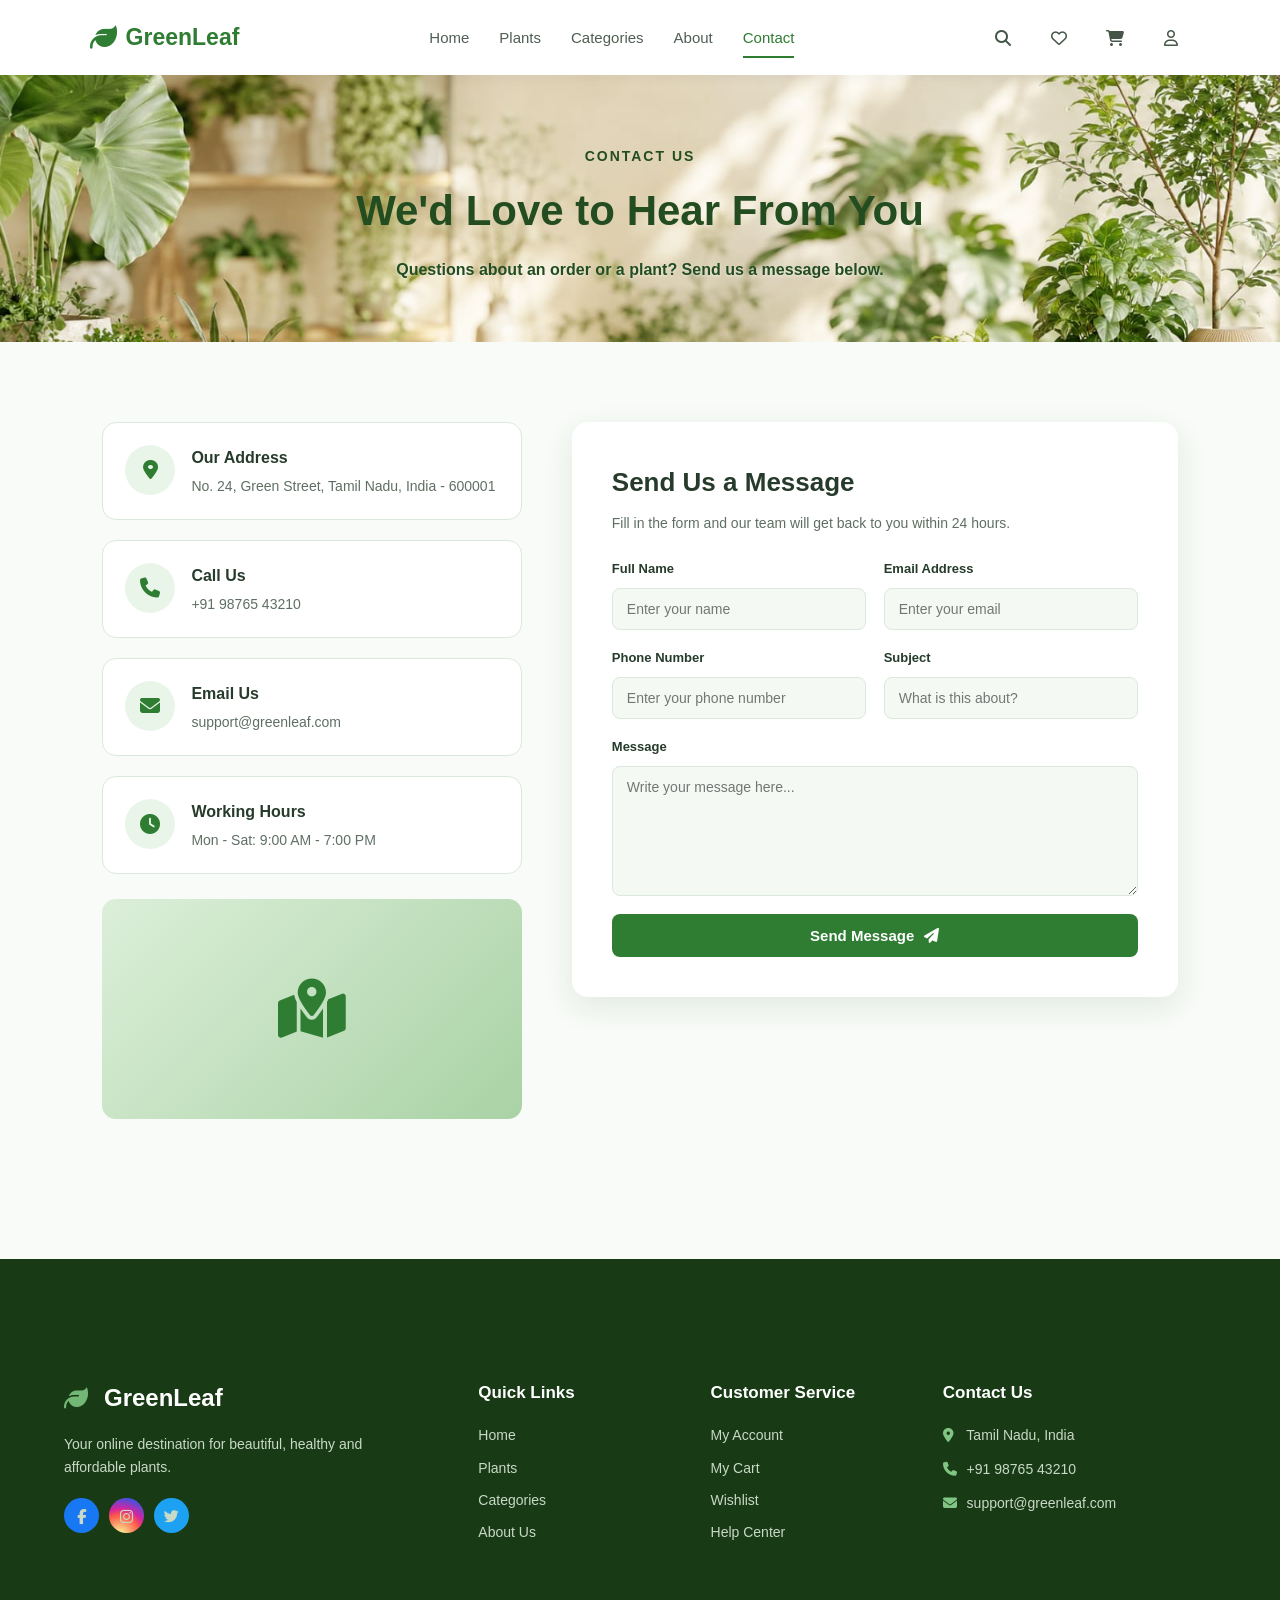
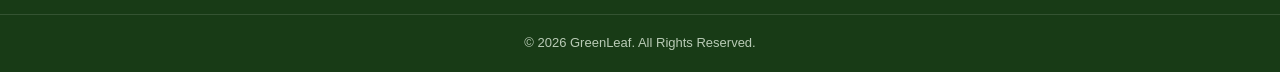
==== pages/contact.html @ 19048329 "updated all" ====
<!DOCTYPE html>
<html lang="en">

<head>

    <meta charset="UTF-8">

    <meta name="viewport" content="width=device-width, initial-scale=1.0">

    <title>Contact Us | GreenLeaf</title>

    <meta name="description"
        content="Get in touch with GreenLeaf for orders, plant care help or any questions.">

    <!-- CSS -->
    <link rel="stylesheet" href="../css/style.css?v=2">

    <!-- Font Awesome -->
    <link rel="stylesheet"
        href="https://cdnjs.cloudflare.com/ajax/libs/font-awesome/6.5.2/css/all.min.css">

</head>


<body>


    <!-- ================= HEADER ================= -->

    <header class="header">

        <div class="logo">

            <i class="fa-solid fa-leaf"></i>

            <span>
                GreenLeaf
            </span>

        </div>


        <nav class="navbar">

            <a href="../index.html">
                Home
            </a>

            <a href="plants.html">
                Plants
            </a>

            <a href="categories.html">
                Categories
            </a>

            <a href="about.html">
                About
            </a>

            <a href="contact.html" class="active">
                Contact
            </a>

        </nav>


        <div class="header-icons">


            <!-- Search -->

            <a href="products.html" title="Search">

                <i class="fa-solid fa-magnifying-glass"></i>

            </a>


            <a href="wishlist.html" class="nav-icon">
    <i class="fa-regular fa-heart"></i>
    <span class="wishlist-count"></span>
</a>


            <!-- Cart -->

            <a href="cart.html" title="Cart">

                <i class="fa-solid fa-cart-shopping"></i>

                <span class="cart-count"></span>

            </a>


            <!-- Login -->

            <a href="login.html" title="Login">

                <i class="fa-regular fa-user"></i>

            </a>

        </div>

    </header>



    <!-- ================= PAGE HEADER ================= -->

    <section class="page-header">

        <div class="section-heading">

            <p>
                CONTACT US
            </p>

            <h2>
                We'd Love to Hear From You
            </h2>

            <span>
                Questions about an order or a plant? Send us a message below.
            </span>

        </div>

    </section>



    <!-- ================= CONTACT ================= -->

    <section class="contact-section">


        <!-- Contact Info -->

        <div class="contact-info-column">


            <div class="contact-info-list">


                <div class="contact-info-card">

                    <div class="feature-icon">
                        <i class="fa-solid fa-location-dot"></i>
                    </div>

                    <div>
                        <h3>
                            Our Address
                        </h3>

                        <p>
                            No. 24, Green Street, Tamil Nadu, India - 600001
                        </p>
                    </div>

                </div>


                <div class="contact-info-card">

                    <div class="feature-icon">
                        <i class="fa-solid fa-phone"></i>
                    </div>

                    <div>
                        <h3>
                            Call Us
                        </h3>

                        <p>
                            +91 98765 43210
                        </p>
                    </div>

                </div>


                <div class="contact-info-card">

                    <div class="feature-icon">
                        <i class="fa-solid fa-envelope"></i>
                    </div>

                    <div>
                        <h3>
                            Email Us
                        </h3>

                        <p>
                            support@greenleaf.com
                        </p>
                    </div>

                </div>


                <div class="contact-info-card">

                    <div class="feature-icon">
                        <i class="fa-solid fa-clock"></i>
                    </div>

                    <div>
                        <h3>
                            Working Hours
                        </h3>

                        <p>
                            Mon - Sat: 9:00 AM - 7:00 PM
                        </p>
                    </div>

                </div>


            </div>


            <div class="contact-map">

                <i class="fa-solid fa-map-location-dot"></i>

            </div>


        </div>



        <!-- Contact Form -->

        <div class="contact-form-box">

            <h2>
                Send Us a Message
            </h2>

            <p>
                Fill in the form and our team will get back to you within 24 hours.
            </p>


            <form>


                <div class="form-row">

                    <div class="form-group">

                        <label for="name">
                            Full Name
                        </label>

                        <input type="text" id="name" placeholder="Enter your name" required>

                    </div>


                    <div class="form-group">

                        <label for="email">
                            Email Address
                        </label>

                        <input type="email" id="email" placeholder="Enter your email" required>

                    </div>

                </div>


                <div class="form-row">

                    <div class="form-group">

                        <label for="phone">
                            Phone Number
                        </label>

                        <input type="tel" id="phone" placeholder="Enter your phone number">

                    </div>


                    <div class="form-group">

                        <label for="subject">
                            Subject
                        </label>

                        <input type="text" id="subject" placeholder="What is this about?">

                    </div>

                </div>


                <div class="form-group">

                    <label for="message">
                        Message
                    </label>

                    <textarea id="message" placeholder="Write your message here..." required></textarea>

                </div>


                <button type="submit" class="btn primary-btn">

                    Send Message

                    <i class="fa-solid fa-paper-plane"></i>

                </button>


            </form>

        </div>


    </section>



    <!-- ================= FOOTER ================= -->

    <footer class="footer">


        <div class="footer-container">


            <!-- Footer About -->

            <div class="footer-column">


                <div class="footer-logo">

                    <i class="fa-solid fa-leaf"></i>

                    GreenLeaf

                </div>


                <p>

                    Your online destination for beautiful,

                    healthy and affordable plants.

                </p>


              <div class="social-icons">


                    <a href="#" class="facebook" title="Facebook">

                        <i class="fa-brands fa-facebook-f"></i>

                    </a>


                    <a href="#" class="instagram" title="Instagram">

                        <i class="fa-brands fa-instagram"></i>

                    </a>


                    <a href="#" class="twitter" title="Twitter">

                        <i class="fa-brands fa-twitter"></i>

                    </a>


                </div>


            </div>



            <!-- Quick Links -->

            <div class="footer-column">


                <h3>
                    Quick Links
                </h3>


                <a href="../index.html">
                    Home
                </a>


                <a href="products.html">
                    Plants
                </a>


                <a href="categories.html">
                    Categories
                </a>


                <a href="about.html">
                    About Us
                </a>


            </div>



            <!-- Customer Service -->

            <div class="footer-column">


                <h3>
                    Customer Service
                </h3>


                <a href="login.html">
                    My Account
                </a>


                <a href="cart.html">
                    My Cart
                </a>


                <a href="#">
                    Wishlist
                </a>


                <a href="contact.html">
                    Help Center
                </a>


            </div>



            <!-- Contact -->

            <div class="footer-column">


                <h3>
                    Contact Us
                </h3>


                <p>

                    <i class="fa-solid fa-location-dot"></i>

                    Tamil Nadu, India

                </p>


                <p>

                    <i class="fa-solid fa-phone"></i>

                    +91 98765 43210

                </p>


                <p>

                    <i class="fa-solid fa-envelope"></i>

                    support@greenleaf.com

                </p>


            </div>


        </div>



        <div class="footer-bottom">

            <p>

                © 2026 GreenLeaf. All Rights Reserved.

            </p>

        </div>


    </footer>



    <!-- JavaScript -->

    <script src="../js/script.js?v=2"></script>


</body>

</html>
---- css/style.css ----
/* =========================================================
   GREENLEAF PLANT SHOP
   Main Stylesheet
   ========================================================= */


/* =======================
   1. RESET
   ======================= */

* {
    margin: 0;
    padding: 0;
    box-sizing: border-box;
}

html {
    scroll-behavior: smooth;
}

body {
    font-family: Arial, Helvetica, sans-serif;
    background-color: #f8fbf7;
    color: #263b2b;
    line-height: 1.6;
}

a {
    text-decoration: none;
    color: inherit;
}

button,
input {
    font-family: inherit;
}


/* =======================
   2. COMMON
   ======================= */

:root {
    --primary: #2f7d32;
    --primary-dark: #215c25;
    --light-green: #e9f5e8;
    --very-light-green: #f4faf3;
    --dark: #263b2b;
    --text: #5f6f63;
    --white: #ffffff;
    --border: #dce8dc;
    --shadow: 0 10px 30px rgba(40, 80, 45, 0.10);
}

section {
    width: 100%;
}

.btn {
    display: inline-flex;
    align-items: center;
    justify-content: center;
    gap: 10px;

    padding: 13px 24px;

    border-radius: 8px;

    font-size: 15px;
    font-weight: 600;

    transition: 0.3s ease;
}

.primary-btn {
    background-color: var(--primary);
    color: var(--white);
}

.primary-btn:hover {
    background-color: var(--primary-dark);
    transform: translateY(-2px);
}

.secondary-btn {
    background-color: var(--white);
    color: var(--primary);
    border: 1px solid var(--primary);
}

.secondary-btn:hover {
    background-color: var(--light-green);
}


/* =======================
   3. HEADER
   ======================= */

.header {
    width: 100%;
    height: 75px;

    padding: 0 7%;

    background-color: var(--white);

    display: flex;
    align-items: center;
    justify-content: space-between;

    position: sticky;
    top: 0;
    z-index: 1000;

    box-shadow: 0 2px 12px rgba(0, 0, 0, 0.05);
}


/* Logo */

.logo {
    display: flex;
    align-items: center;
    gap: 9px;

    color: var(--primary);

    font-size: 23px;
    font-weight: 700;
}

.logo i {
    font-size: 27px;
}


/* Navigation */

.navbar {
    display: flex;
    align-items: center;
    gap: 30px;
}

.navbar a {
    position: relative;

    font-size: 15px;
    font-weight: 500;

    color: #4f5f53;

    transition: 0.3s ease;
}

.navbar a:hover,
.navbar a.active {
    color: var(--primary);
}

.navbar a.active::after {
    content: "";

    position: absolute;

    left: 0;
    bottom: -8px;

    width: 100%;
    height: 2px;

    background-color: var(--primary);
}


/* Header Icons */

.header-icons {
    display: flex;
    align-items: center;
    gap: 18px;
}

.header-icons a {
    width: 38px;
    height: 38px;

    display: flex;
    align-items: center;
    justify-content: center;

    border-radius: 50%;

    color: #455548;

    position: relative;

    transition: 0.3s ease;
}

.header-icons a:hover {
    color: var(--primary);
    background-color: var(--light-green);
}

/* (old duplicate .cart-count rule removed — see HEADER ICON COUNTS
   section further down, which is the single source of truth) */


/* =======================
   4. HERO SECTION
   ======================= */

.hero {
    min-height: 530px;

    padding: 60px 8%;

    display: flex;
    align-items: center;
    justify-content: space-between;

    background:
        linear-gradient(
            110deg,
            #edf7eb 0%,
            #f7fbf5 60%,
            #e7f3e5 100%
        );
}


/* Hero Content */

.hero-content {
    width: 52%;
}

.hero-small-title {
    color: var(--primary);

    font-size: 14px;
    font-weight: 700;

    letter-spacing: 1px;
    text-transform: uppercase;

    margin-bottom: 15px;
}

.hero-small-title i {
    margin-right: 5px;
}

.hero h1 {
    font-size: clamp(40px, 5vw, 68px);

    line-height: 1.1;

    color: var(--dark);

    margin-bottom: 22px;
}

.hero h1 span {
    color: var(--primary);
}

.hero-description {
    max-width: 580px;

    color: var(--text);

    font-size: 16px;

    margin-bottom: 30px;
}

.hero-buttons {
    display: flex;
    gap: 14px;
    flex-wrap: wrap;
}


/* Hero Image Area */

.hero-image {
    width: 42%;

    display: flex;
    align-items: center;
    justify-content: center;
}

.plant-circle {
    width: 350px;
    height: 350px;

    border-radius: 50%;

    display: flex;
    align-items: center;
    justify-content: center;

    background:
        radial-gradient(
            circle,
            #ffffff 0%,
            #dcefd9 60%,
            #c4e2bf 100%
        );

    box-shadow:
        0 25px 50px rgba(48, 110, 54, 0.15);
}

.plant-circle i {
    font-size: 160px;
    color: var(--primary);
}


/* =======================
   5. FEATURES
   ======================= */

.features {
    width: 86%;

    margin: -35px auto 70px;

    padding: 25px;

    background-color: var(--white);

    border-radius: 14px;

    display: grid;
    grid-template-columns: repeat(4, 1fr);

    gap: 20px;

    box-shadow: var(--shadow);

    position: relative;
    z-index: 2;
}

.feature-box {
    display: flex;
    align-items: center;

    gap: 14px;

    padding: 10px;
}

.feature-icon {
    min-width: 50px;
    height: 50px;

    display: flex;
    align-items: center;
    justify-content: center;

    border-radius: 50%;

    background-color: var(--light-green);
    color: var(--primary);

    font-size: 20px;
}

.feature-box h3 {
    color: var(--dark);

    font-size: 15px;

    margin-bottom: 3px;
}

.feature-box p {
    color: var(--text);

    font-size: 12px;
}


/* =======================
   6. SECTION HEADING
   ======================= */

.section-heading {
    text-align: center;

    margin-bottom: 40px;
}

.section-heading p {
    color: var(--primary);

    font-size: 12px;
    font-weight: 700;

    letter-spacing: 2px;

    margin-bottom: 7px;
}

.section-heading h2 {
    color: var(--dark);

    font-size: 34px;

    margin-bottom: 8px;
}

.section-heading span {
    color: var(--text);

    font-size: 14px;
}


/* =======================
   7. CATEGORIES
   ======================= */

.categories-section {
    padding: 40px 8% 80px;
}

.category-container {
    display: grid;

    grid-template-columns: repeat(4, 1fr);

    gap: 22px;
}

.category-card {
    display: flex;
    flex-direction: column;
    background: #ffffff; 
    border-radius: 12px;
    overflow: hidden;
    text-decoration: none;
    box-shadow: 0 4px 10px rgba(0, 0, 0, 0.05);
    transition: transform 0.3s ease, box-shadow 0.3s ease;
}
.category-card:hover {
    transform: translateY(-5px); 
    box-shadow: 0 8px 20px rgba(0, 0, 0, 0.1);
}
.category-card:hover .category-image img {
    transform: scale(1.05); 
}

.category-image {
    width: 100%;
    height: 220px; 
    overflow: hidden;
}

.category-image img {
    width: 100%;
    height: 100%;
    object-fit: cover; 
    transition: transform 0.4s ease;
}

.category-content {
    padding: 20px;
    text-align: left;
}

.category-content h3 {
    color: var(--dark);

    font-size: 18px;

    margin-bottom: 5px;
}

.category-content p {
    color: var(--text);

    font-size: 13px;

    margin-bottom: 12px;
}

.category-content span {
    color: var(--primary);

    font-size: 13px;
    font-weight: 600;
}

.category-content span i {
    margin-left: 5px;
}


/* =======================
   8. POPULAR PLANTS
   ======================= */

.popular-section {
    padding: 80px 8%;

    background-color: #f1f7ef;
}

.plants-grid-section {
    padding: 45px 8% 70px;
}

.plant-container {
    display: grid;

    grid-template-columns: repeat(4, 1fr);

    gap: 22px;
}

.plant-card {
    background-color: var(--white);

    border-radius: 14px;

    overflow: hidden;

    border: 1px solid var(--border);

    position: relative;

    transition: 0.3s ease;
}

.plant-card:hover {
    transform: translateY(-6px);

    box-shadow: var(--shadow);
}


/* Wishlist */

.wishlist-btn {
    position: absolute;

    top: 13px;
    right: 13px;

    width: 35px;
    height: 35px;

    border: none;

    border-radius: 50%;

    background-color: var(--white);

    color: #657269;

    cursor: pointer;

    z-index: 2;

    box-shadow: 0 3px 10px rgba(0, 0, 0, 0.08);

    transition: 0.3s ease;
}

.wishlist-btn:hover {
    color: #e35b68;
}


/* Plant Image */

.plant-image {
    height: 210px;

    display: flex;
    align-items: center;
    justify-content: center;

    background:
        linear-gradient(
            135deg,
            #e7f4e5,
            #cfe5cc
        );
}

.plant-image i {
    font-size: 100px;

    color: var(--primary);
}


/* Plant Information */

.plant-info {
    padding: 18px;
}

.plant-info small {
    color: var(--primary);

    font-size: 11px;
    font-weight: 600;

    text-transform: uppercase;
}

.plant-info h3 {
    color: var(--dark);

    font-size: 19px;

    margin: 5px 0 7px;
}


/* Rating */

.rating {
    display: flex;
    align-items: center;

    gap: 3px;

    color: #e7a52b;

    font-size: 12px;
}

.rating span {
    color: #7b857d;

    margin-left: 4px;
}


/* Plant Bottom */

.plant-bottom {
    margin-top: 15px;

    display: flex;
    align-items: center;
    justify-content: space-between;
}

.plant-bottom strong {
    color: var(--dark);

    font-size: 20px;
}

.add-cart-btn {
    border: none;

    padding: 9px 13px;

    border-radius: 7px;

    background-color: var(--primary);

    color: var(--white);

    font-size: 12px;
    font-weight: 600;

    cursor: pointer;

    transition: 0.3s ease;
}

.add-cart-btn:hover {
    background-color: var(--primary-dark);
}


/* View All */

.view-all {
    text-align: center;

    margin-top: 40px;
}


/* =======================
   9. ABOUT
   ======================= */

.about-section {
    padding: 90px 6%;

    display: grid;

    grid-template-columns: auto 1fr;

    align-items: center;

    gap: 50px;

    background-color: var(--white);
}


/* About Image */

.about-image {
    position: relative;

    height: 460px;

    display: flex;
    align-items: center;
    justify-content: flex-start;
}

.about-icon {
    width: 440px;
    height: 440px;

    border-radius: 50%;

    overflow: hidden;

    display: flex;
    align-items: center;
    justify-content: center;

    background:
        radial-gradient(
            circle,
            #ffffff 0%,
            #dcefd9 60%,
            #c4e2bf 100%
        );

    border: 10px solid var(--white);

    box-shadow: 0 25px 50px rgba(48, 110, 54, 0.15);
}

.about-icon i {
    color: var(--primary);

    font-size: 190px;
}

.about-icon img {
    width: 100%;
    height: 100%;

    object-fit: cover;

    border-radius: 50%;
}

.about-badge {
    position: absolute;

    bottom: 15px;
    right: 10px;

    background-color: var(--primary);
    color: var(--white);

    padding: 18px 24px;

    border-radius: 16px;

    text-align: center;

    box-shadow: 0 12px 25px rgba(38, 59, 43, 0.3);
}

.about-badge h3 {
    font-size: 30px;
    margin-bottom: 2px;
}

.about-badge span {
    font-size: 12px;
    letter-spacing: 0.5px;
}


/* About Content */

.about-content {
    display: flex;
    flex-direction: column;
    align-items: stretch;

    text-align: left;
}

.about-content > p:first-child {
    color: var(--primary);

    font-size: 12px;
    font-weight: 700;

    letter-spacing: 2px;

    margin-bottom: 10px;
}

.about-content h2 {
    color: var(--dark);

    font-size: 42px;

    line-height: 1.2;

    margin-bottom: 20px;
}

.about-text {
    color: var(--text);

    font-size: 15px;

    margin-bottom: 15px;
}

.about-content .btn {
    align-self: flex-start;

    margin-top: 10px;
}

.about-highlights {
    display: flex;
    flex-wrap: wrap;

    justify-content: flex-start;

    gap: 14px;

    margin: 25px 0;
}

.highlight-item {
    display: flex;
    align-items: center;

    gap: 10px;

    background-color: var(--light-green);

    padding: 12px 18px;

    border-radius: 30px;

    font-size: 14px;
    font-weight: 600;
    color: var(--dark);
}

.highlight-item i {
    color: var(--primary);
    font-size: 16px;
}

.about-mini-stats {
    display: flex;

    justify-content: flex-start;

    gap: 30px;

    margin-bottom: 25px;

    padding-top: 20px;

    border-top: 1px solid #e5efe4;
}

.about-mini-stats div {
    display: flex;
    flex-direction: column;

    align-items: center;
}

.about-mini-stats h4 {
    font-size: 26px;
    color: var(--primary);
    margin-bottom: 4px;
}

.about-mini-stats span {
    font-size: 13px;
    color: var(--text);
}


/* =======================
   10. NEWSLETTER
   ======================= */

.newsletter {
    width: 84%;

    margin: 0 auto 80px;

    padding: 40px 50px;

    border-radius: 18px;

    background:
        linear-gradient(
            120deg,
            #2f7d32,
            #4e9752
        );

    color: var(--white);

    display: flex;
    align-items: center;
    justify-content: space-between;

    gap: 30px;
}

.newsletter > div {
    display: grid;

    grid-template-columns: auto 1fr;

    column-gap: 15px;
}

.newsletter > div > i {
    grid-row: span 2;

    font-size: 35px;
}

.newsletter h2 {
    font-size: 24px;
}

.newsletter p {
    font-size: 13px;

    opacity: 0.9;
}


/* Newsletter Form */

.newsletter form {
    display: flex;

    min-width: 390px;

    background-color: var(--white);

    padding: 5px;

    border-radius: 8px;
}

.newsletter input {
    flex: 1;

    border: none;

    outline: none;

    padding: 10px 13px;

    font-size: 13px;
}

.newsletter button {
    border: none;

    background-color: var(--dark);

    color: var(--white);

    padding: 10px 18px;

    border-radius: 6px;

    cursor: pointer;

    font-weight: 600;
}


/* =======================
   11. FOOTER
   ======================= */

.footer {
    background-color: #1f3023;

    color: #dce7dd;

    padding-top: 60px;
}

.footer-container {
    width: 84%;

    margin: auto;

    display: grid;

    grid-template-columns: 2fr 1fr 1fr 1.5fr;

    gap: 50px;

    padding-bottom: 45px;
}


/* Footer Logo */

.footer-logo {
    display: flex;
    align-items: center;

    gap: 8px;

    color: var(--white);

    font-size: 23px;
    font-weight: 700;

    margin-bottom: 15px;
}

.footer-logo i {
    color: #73b777;
}

.footer-column > p {
    color: #aebcaf;

    font-size: 13px;

    max-width: 300px;

    margin-bottom: 10px;
}


/* Footer Heading */

.footer-column h3 {
    color: var(--white);

    font-size: 16px;

    margin-bottom: 18px;
}


/* Footer Links */

.footer-column > a {
    display: block;

    color: #aebcaf;

    font-size: 13px;

    margin-bottom: 10px;

    transition: 0.3s ease;
}

.footer-column > a:hover {
    color: #80c583;

    padding-left: 4px;
}


/* Footer Contact */

.footer-column p {
    color: #aebcaf;

    font-size: 13px;

    margin-bottom: 10px;
}

.footer-column p i {
    width: 20px;

    color: #80c583;
}


/* Social Icons */

.social-icons {
    display: flex;

    gap: 10px;

    margin-top: 18px;
}

.social-icons a {
    position: relative;

    display: inline-block;

    width: 35px;
    height: 35px;

    border-radius: 50%;

    color: white;

    transition: 0.3s ease;
}

.social-icons a i {
    position: absolute;
    top: 50%;
    left: 50%;
    transform: translate(-50%, -50%);

    font-size: 15px;
}

.social-icons a.facebook {
    background-color: #1877F2;
}

.social-icons a.instagram {
    background: radial-gradient(
        circle at 30% 107%,
        #fdf497 0%,
        #fdf497 5%,
        #fd5949 45%,
        #d6249f 60%,
        #285aeb 90%
    );
}

.social-icons a.twitter {
    background-color: #1DA1F2;
}

.social-icons a:hover {
    filter: brightness(1.12);

    transform: translateY(-3px);
}


/* Footer Bottom */

.footer-bottom {
    border-top: 1px solid #354938;

    text-align: center;

    padding: 18px;

    color: #9aaa9c;

    font-size: 12px;
}


/* =======================
   12. RESPONSIVE
   ======================= */


/* Tablets */

@media (max-width: 1000px) {

    .header {
        padding: 0 4%;
    }

    .navbar {
        gap: 15px;
    }

    .hero {
        padding: 50px 5%;
    }

    .hero h1 {
        font-size: 48px;
    }

    .features {
        width: 90%;

        grid-template-columns: repeat(2, 1fr);
    }

    .category-container {
        grid-template-columns: repeat(2, 1fr);
    }

    .plant-container {
        grid-template-columns: repeat(2, 1fr);
    }

    .about-section {
        padding: 70px 5%;

        gap: 40px;
    }

    .footer-container {
        grid-template-columns: repeat(2, 1fr);
    }
}


/* Mobile */

@media (max-width: 700px) {

    .header {
        height: auto;

        padding: 15px 5%;

        flex-wrap: wrap;

        gap: 15px;
    }

    .logo {
        font-size: 20px;
    }

    .navbar {
        order: 3;

        width: 100%;

        justify-content: center;

        overflow-x: auto;

        padding-bottom: 5px;

        gap: 20px;
    }

    .navbar a {
        font-size: 13px;

        white-space: nowrap;
    }

    .header-icons {
        gap: 7px;
    }

    .header-icons a {
        width: 34px;
        height: 34px;
    }


    /* Hero */

    .hero {
        min-height: auto;

        padding: 60px 6%;

        flex-direction: column;

        text-align: center;

        gap: 50px;
    }

    .hero-content {
        width: 100%;
    }

    .hero h1 {
        font-size: 40px;
    }

    .hero-description {
        font-size: 14px;
    }

    .hero-buttons {
        justify-content: center;
    }

    .hero-image {
        width: 100%;
    }

    .plant-circle {
        width: 250px;
        height: 250px;
    }

    .plant-circle i {
        font-size: 110px;
    }


    /* Features */

    .features {
        width: 90%;

        margin: -20px auto 50px;

        grid-template-columns: 1fr;

        padding: 20px;
    }


    /* Sections */

    .categories-section,
    .popular-section {
        padding-left: 6%;
        padding-right: 6%;
    }

    .section-heading h2 {
        font-size: 28px;
    }


    /* Categories */

    .category-container {
        grid-template-columns: 1fr;
    }


    /* Plants */

    .plant-container {
        grid-template-columns: 1fr;
    }


    /* About */

    .about-section {
        padding: 60px 6%;

        grid-template-columns: 1fr;

        gap: 40px;
    }

    .about-image {
        height: 280px;

        justify-content: center;
    }

    .about-icon {
        width: 230px;
        height: 230px;
    }

    .about-icon i {
        font-size: 110px;
    }

    .about-content h2 {
        font-size: 34px;
    }


    /* Newsletter */

    .newsletter {
        width: 88%;

        padding: 30px 25px;

        flex-direction: column;

        align-items: stretch;
    }

    .newsletter form {
        min-width: 0;

        width: 100%;
    }


    /* Footer */

    .footer-container {
        width: 88%;

        grid-template-columns: 1fr;

        gap: 35px;
    }

}


/* Small Mobile */

@media (max-width: 400px) {

    .hero h1 {
        font-size: 34px;
    }

    .hero-buttons {
        flex-direction: column;
    }

    .hero-buttons .btn {
        width: 100%;
    }

    .newsletter form {
        flex-direction: column;

        background: transparent;

        gap: 8px;
    }

    .newsletter input {
        border-radius: 6px;

        padding: 13px;
    }

    .newsletter button {
        padding: 13px;

        border-radius: 6px;
    }

}
/* =====================================================
   CATEGORIES PAGE
   ===================================================== */

/* Page Header */
.plants-page-header {
    position: relative;

    padding: 70px 20px 60px;
    text-align: center;

    background-image:
        
        url("../images/hero/plants-hero-bg.jpeg");
    background-size: cover;
    background-position: center;
}

.plants-page-header .section-heading {
    position: relative;
    z-index: 1;
}

.plants-page-header .section-heading p {
    color: #234d20;
    font-size: 14px;
    font-weight: 700;
    letter-spacing: 2px;
    margin-bottom: 10px;
}

.plants-page-header h1 {
    font-size: 42px;
    color: #234d20;
    margin: 0 0 12px;
}

.plants-page-header span {
    color: #234d20;
    font-size: 16px;
    font-weight: 600;

    text-shadow: 0 1px 3px rgba(255, 255, 255, 0.6);
}


/* Category Main Section */
.category-section {
    width: 90%;
    max-width: 1300px;
    margin: 0 auto;
    padding: 70px 0;
}


/* Section Heading */
.category-section .section-heading {
    text-align: center;
    margin-bottom: 35px;
}

.category-section .section-heading p {
    color: #4f8a45;
    font-size: 13px;
    font-weight: 700;
    letter-spacing: 2px;
    margin-bottom: 8px;
}

.category-section .section-heading h2 {
    color: #234d20;
    font-size: 32px;
    margin: 0;
}


/* =====================================================
   CATEGORY BUTTONS
   ===================================================== */

.category-buttons {
    display: flex;
    justify-content: center;
    align-items: center;
    gap: 15px;
    flex-wrap: wrap;
    margin-bottom: 45px;
}

.category-btn {
    border: 1px solid #d7e5d2;
    background: white;
    color: #315c2c;

    padding: 14px 25px;

    border-radius: 30px;

    font-size: 15px;
    font-weight: 600;

    cursor: pointer;

    transition: all 0.3s ease;

    display: flex;
    align-items: center;
    gap: 9px;
}

.category-btn i {
    font-size: 16px;
}

.category-btn:hover {
    background: #eaf5e6;
    border-color: #79a96e;
    transform: translateY(-2px);
}

.category-btn.active {
    background: #315f2b;
    color: white;
    border-color: #315f2b;
}


/* =====================================================
   CATEGORY GROUP
   ===================================================== */

.category-group {
    display: grid;

    grid-template-columns: repeat(4, 1fr);

    gap: 25px;

    width: 100%;
}


/* =====================================================
   PLANT CARD
   ===================================================== */

.plant-card {
    position: relative;

    background: #ffffff;

    border: 1px solid #e6eee3;

    border-radius: 18px;

    overflow: hidden;

    transition: all 0.3s ease;

    box-shadow: 0 5px 20px rgba(30, 70, 30, 0.07);
}

.plant-card:hover {
    transform: translateY(-7px);

    box-shadow: 0 12px 30px rgba(30, 70, 30, 0.14);
}


/* =====================================================
   PLANT IMAGE
   ===================================================== */

.plant-image {
    width: 100%;
    height: 250px;

    background: #f3f7f1;

    overflow: hidden;
}

.plant-image img {
    width: 100%;
    height: 100%;

    object-fit: cover;

    display: block;

    transition: transform 0.4s ease;
}

.plant-card:hover .plant-image img {
    transform: scale(1.06);
}


/* =====================================================
   WISHLIST BUTTON
   ===================================================== */

.wishlist-btn {
    position: absolute;

    top: 14px;
    right: 14px;

    width: 38px;
    height: 38px;

    border: none;

    border-radius: 50%;

    background: rgba(255, 255, 255, 0.95);

    color: #555;

    cursor: pointer;

    display: flex;
    align-items: center;
    justify-content: center;

    font-size: 17px;

    z-index: 5;

    box-shadow: 0 3px 10px rgba(0, 0, 0, 0.10);

    transition: all 0.3s ease;
}

.wishlist-btn:hover {
    color: #e05252;

    transform: scale(1.1);
}

.wishlist-btn.active {
    background: var(--light-green);

    color: var(--primary);
}

.wishlist-btn.active:hover {
    color: var(--primary);
}


/* =====================================================
   PLANT INFORMATION
   ===================================================== */

.plant-info {
    padding: 20px;
}

.plant-info small {
    color: #75a66b;

    font-size: 12px;

    font-weight: 600;

    text-transform: uppercase;

    letter-spacing: 0.5px;
}

.plant-info h3 {
    color: #234d20;

    font-size: 19px;

    margin: 7px 0 8px;
}


/* Rating */
.rating {
    color: #f2a900;

    font-size: 14px;

    margin-bottom: 15px;
}

.rating span {
    color: #777;

    font-size: 12px;

    margin-left: 5px;
}


/* =====================================================
   PRICE + CART BUTTON
   ===================================================== */

.plant-bottom {
    display: flex;

    justify-content: space-between;

    align-items: center;
}

.plant-bottom strong {
    color: #234d20;

    font-size: 21px;
}

.add-cart-btn {
    border: none;

    background: #315f2b;

    color: white;

    padding: 10px 14px;

    border-radius: 9px;

    cursor: pointer;

    font-size: 13px;

    font-weight: 600;

    display: flex;

    align-items: center;

    gap: 6px;

    transition: all 0.3s ease;
}

.add-cart-btn:hover {
    background: #234d20;

    transform: translateY(-2px);
}


/* =====================================================
   HEADER ICON COUNTS
   ===================================================== */

.header-icons a {
    position: relative;
}

.wishlist-count,
.cart-count {
    position: absolute;

    top: -9px;
    right: -10px;

    min-width: 17px;
    height: 17px;

    padding: 0 4px;

    border-radius: 50%;

    background: #e05252;

    color: white;

    font-size: 10px;

    font-weight: 700;

    display: flex;

    align-items: center;

    justify-content: center;
}

.wishlist-count:empty,
.cart-count:empty {
    display: none;
}


/* =====================================================
   FOOTER
   ===================================================== */

.footer {
    background: #183b16;

    color: white;

    margin-top: 60px;
}

.footer-container {
    width: 90%;
    max-width: 1300px;

    margin: auto;

    padding: 60px 0;

    display: grid;

    grid-template-columns: 2fr 1fr 1fr 1.5fr;

    gap: 50px;
}

.footer-logo {
    font-size: 24px;

    font-weight: 700;

    margin-bottom: 15px;
}

.footer-logo i {
    margin-right: 8px;
}

.footer-column p {
    color: #c8d9c5;

    line-height: 1.7;

    font-size: 14px;
}

.footer-column h3 {
    font-size: 17px;

    margin-bottom: 18px;
}

.footer-column a {
    display: block;

    color: #c8d9c5;

    text-decoration: none;

    margin-bottom: 10px;

    font-size: 14px;

    transition: 0.3s;
}

.footer-column a:hover {
    color: white;

    padding-left: 4px;
}

.footer-bottom {
    border-top: 1px solid rgba(255, 255, 255, 0.12);

    text-align: center;

    padding: 18px;
}

.footer-bottom p {
    margin: 0;

    color: #b9cbb6;

    font-size: 13px;
}


/* =====================================================
   TABLET
   ===================================================== */

@media (max-width: 1000px) {

    .category-group {
        grid-template-columns: repeat(3, 1fr);
    }

    .footer-container {
        grid-template-columns: repeat(2, 1fr);
    }

}


/* =====================================================
   MOBILE
   ===================================================== */

@media (max-width: 700px) {

    .plants-page-header {
        padding: 55px 15px 45px;
    }

    .plants-page-header h1 {
        font-size: 32px;
    }

    .category-section {
        width: 92%;
        padding: 50px 0;
    }

    .category-section .section-heading h2 {
        font-size: 26px;
    }

    .category-buttons {
        gap: 10px;
    }

    .category-btn {
        padding: 11px 17px;

        font-size: 13px;
    }

    .category-group {
        grid-template-columns: repeat(2, 1fr);

        gap: 15px;
    }

    .plant-image {
        height: 190px;
    }

    .plant-info {
        padding: 14px;
    }

    .plant-info h3 {
        font-size: 16px;
    }

    .plant-bottom strong {
        font-size: 17px;
    }

    .add-cart-btn {
        padding: 8px 10px;

        font-size: 11px;
    }

    .footer-container {
        grid-template-columns: 1fr;

        gap: 30px;
    }

}


/* =====================================================
   SMALL MOBILE
   ===================================================== */

@media (max-width: 450px) {

    .category-group {
        grid-template-columns: 1fr;
    }

    .plant-image {
        height: 240px;
    }

    .category-btn {
        width: 100%;

        justify-content: center;
    }

}

/* =====================================================
   INNER PAGE HEADER (About / Contact / Profile)
   ===================================================== */

.page-header {
    position: relative;
    width: 100%;
    padding: 70px 20px 60px;
    text-align: center;
    background-image:
        url("../images/hero/plants-hero-bg.jpeg");
    background-size: cover;
    background-position: center;
}

.page-header .section-heading {
    position: relative;
    z-index: 1;
    margin-bottom: 0;
}

.page-header .section-heading p {
    color: #234d20;
    font-size: 14px;
    font-weight: 700;
    letter-spacing: 2px;
    margin-bottom: 10px;
}

.page-header .section-heading h2 {
    font-size: 42px;
    color: #234d20;
    margin: 0 0 12px;
}

.page-header .section-heading span {
    color: #234d20;
    font-size: 16px;
    font-weight: 600;

    text-shadow: 0 1px 3px rgba(255, 255, 255, 0.6);
}


/* =====================================================
   ABOUT PAGE EXTRAS
   ===================================================== */

.mission-section {
    padding: 80px 8%;
    background-color: #f1f7ef;
}

.mission-grid {
    display: grid;
    grid-template-columns: repeat(3, 1fr);
    gap: 25px;
}

.mission-card {
    background-color: var(--white);
    padding: 35px 28px;
    border-radius: 14px;
    text-align: center;
    box-shadow: var(--shadow);
    transition: 0.3s ease;
}

.mission-card:hover {
    transform: translateY(-6px);
}

.mission-card .feature-icon {
    margin: 0 auto 18px;
    width: 60px;
    height: 60px;
    font-size: 24px;
}

.mission-card h3 {
    color: var(--dark);
    font-size: 19px;
    margin-bottom: 10px;
}

.mission-card p {
    color: var(--text);
    font-size: 14px;
}


.stats-section {
    padding: 60px 8%;
    display: grid;
    grid-template-columns: repeat(4, 1fr);
    gap: 25px;
    text-align: center;
    background-color: var(--white);
}

.stat-box h2 {
    color: var(--primary);
    font-size: 40px;
    margin-bottom: 6px;
}

.stat-box span {
    color: var(--text);
    font-size: 14px;
    font-weight: 600;
}


/* =====================================================
   CONTACT PAGE
   ===================================================== */

.contact-section {
    padding: 80px 8%;
    display: grid;
    grid-template-columns: 0.9fr 1.3fr;
    gap: 50px;
    align-items: start;
}

.contact-info-list {
    display: flex;
    flex-direction: column;
    gap: 20px;
    margin-bottom: 25px;
}

.contact-info-card {
    display: flex;
    align-items: flex-start;
    gap: 16px;
    background-color: var(--white);
    padding: 22px;
    border-radius: 14px;
    border: 1px solid var(--border);
}

.contact-info-card .feature-icon {
    flex-shrink: 0;
}

.contact-info-card h3 {
    color: var(--dark);
    font-size: 16px;
    margin-bottom: 4px;
}

.contact-info-card p {
    color: var(--text);
    font-size: 14px;
}

.contact-map {
    width: 100%;
    height: 220px;
    border-radius: 14px;
    overflow: hidden;
    background:
        linear-gradient(135deg, #dcefd9, #a9d2a5);
    display: flex;
    align-items: center;
    justify-content: center;
}

.contact-map i {
    font-size: 60px;
    color: var(--primary);
}

.contact-form-box {
    background-color: var(--white);
    padding: 40px;
    border-radius: 16px;
    box-shadow: var(--shadow);
}

.contact-form-box h2 {
    color: var(--dark);
    font-size: 26px;
    margin-bottom: 8px;
}

.contact-form-box > p {
    color: var(--text);
    font-size: 14px;
    margin-bottom: 25px;
}

.form-row {
    display: grid;
    grid-template-columns: 1fr 1fr;
    gap: 18px;
}

.form-group {
    display: flex;
    flex-direction: column;
    gap: 8px;
    margin-bottom: 18px;
}

.form-group label {
    color: var(--dark);
    font-size: 13px;
    font-weight: 600;
}

.form-group input,
.form-group textarea,
.form-group select {
    padding: 12px 14px;
    border: 1px solid var(--border);
    border-radius: 8px;
    font-size: 14px;
    color: var(--dark);
    outline: none;
    transition: 0.3s ease;
    background-color: var(--very-light-green);
}

.form-group input:focus,
.form-group textarea:focus,
.form-group select:focus {
    border-color: var(--primary);
    background-color: var(--white);
}

.form-group textarea {
    resize: vertical;
    min-height: 130px;
    font-family: inherit;
}

.contact-form-box .btn {
    width: 100%;
    border: none;
    cursor: pointer;
}


/* =====================================================
   PROFILE PAGE
   ===================================================== */

.profile-section {
    padding: 60px 8% 90px;
    display: grid;
    grid-template-columns: 0.8fr 2fr;
    gap: 30px;
    align-items: start;
}

.profile-sidebar {
    background-color: var(--white);
    border-radius: 16px;
    padding: 35px 25px;
    text-align: center;
    box-shadow: var(--shadow);
}

.profile-avatar {
    width: 100px;
    height: 100px;
    margin: 0 auto 16px;
    border-radius: 50%;
    display: flex;
    align-items: center;
    justify-content: center;
    background:
        radial-gradient(circle, #ffffff 0%, #dcefd9 60%, #c4e2bf 100%);
}

.profile-avatar i {
    font-size: 44px;
    color: var(--primary);
}

.profile-sidebar h3 {
    color: var(--dark);
    font-size: 18px;
    margin-bottom: 4px;
}

.profile-sidebar > p {
    color: var(--text);
    font-size: 13px;
    margin-bottom: 25px;
}

.profile-nav {
    display: flex;
    flex-direction: column;
    gap: 6px;
    text-align: left;
}

.profile-nav a {
    display: flex;
    align-items: center;
    gap: 12px;
    padding: 12px 14px;
    border-radius: 9px;
    color: var(--text);
    font-size: 14px;
    font-weight: 500;
    transition: 0.3s ease;
}

.profile-nav a i {
    width: 18px;
    color: var(--primary);
}

.profile-nav a:hover,
.profile-nav a.active {
    background-color: var(--light-green);
    color: var(--primary);
}

.profile-nav a.logout-link {
    color: #d24d4d;
    margin-top: 10px;
    border-top: 1px solid var(--border);
    padding-top: 16px;
    border-radius: 0;
}

.profile-nav a.logout-link i {
    color: #d24d4d;
}

.profile-content {
    display: flex;
    flex-direction: column;
    gap: 25px;
}

.profile-card {
    background-color: var(--white);
    border-radius: 16px;
    padding: 32px;
    box-shadow: var(--shadow);
}

.profile-card-header {
    display: flex;
    align-items: center;
    justify-content: space-between;
    margin-bottom: 22px;
}

.profile-card-header h2 {
    color: var(--dark);
    font-size: 20px;
}

.profile-card-header span {
    color: var(--text);
    font-size: 13px;
}

.profile-summary {
    display: grid;
    grid-template-columns: repeat(3, 1fr);
    gap: 18px;
}

.summary-box {
    background-color: var(--very-light-green);
    border-radius: 12px;
    padding: 20px;
    text-align: center;
}

.summary-box i {
    font-size: 22px;
    color: var(--primary);
    margin-bottom: 8px;
}

.summary-box h3 {
    color: var(--dark);
    font-size: 22px;
    margin-bottom: 3px;
}

.summary-box span {
    color: var(--text);
    font-size: 12px;
}


/* =====================================================
   INNER PAGES - RESPONSIVE
   ===================================================== */

@media (max-width: 1000px) {

    .mission-grid {
        grid-template-columns: repeat(2, 1fr);
    }

    .stats-section {
        grid-template-columns: repeat(2, 1fr);
    }

    .contact-section {
        grid-template-columns: 1fr;
    }

    .profile-section {
        grid-template-columns: 1fr;
    }

    .profile-summary {
        grid-template-columns: repeat(3, 1fr);
    }
}

@media (max-width: 700px) {

    .page-header {
        padding: 55px 15px 45px;
    }

    .page-header .section-heading h2 {
        font-size: 32px;
    }

    .mission-grid {
        grid-template-columns: 1fr;
    }

    .stats-section {
        grid-template-columns: repeat(2, 1fr);
        padding: 45px 6%;
    }

    .contact-section {
        padding: 55px 6%;
    }

    .contact-form-box {
        padding: 25px;
    }

    .form-row {
        grid-template-columns: 1fr;
    }

    .profile-section {
        padding: 45px 6% 60px;
    }

    .profile-summary {
        grid-template-columns: 1fr;
    }
}
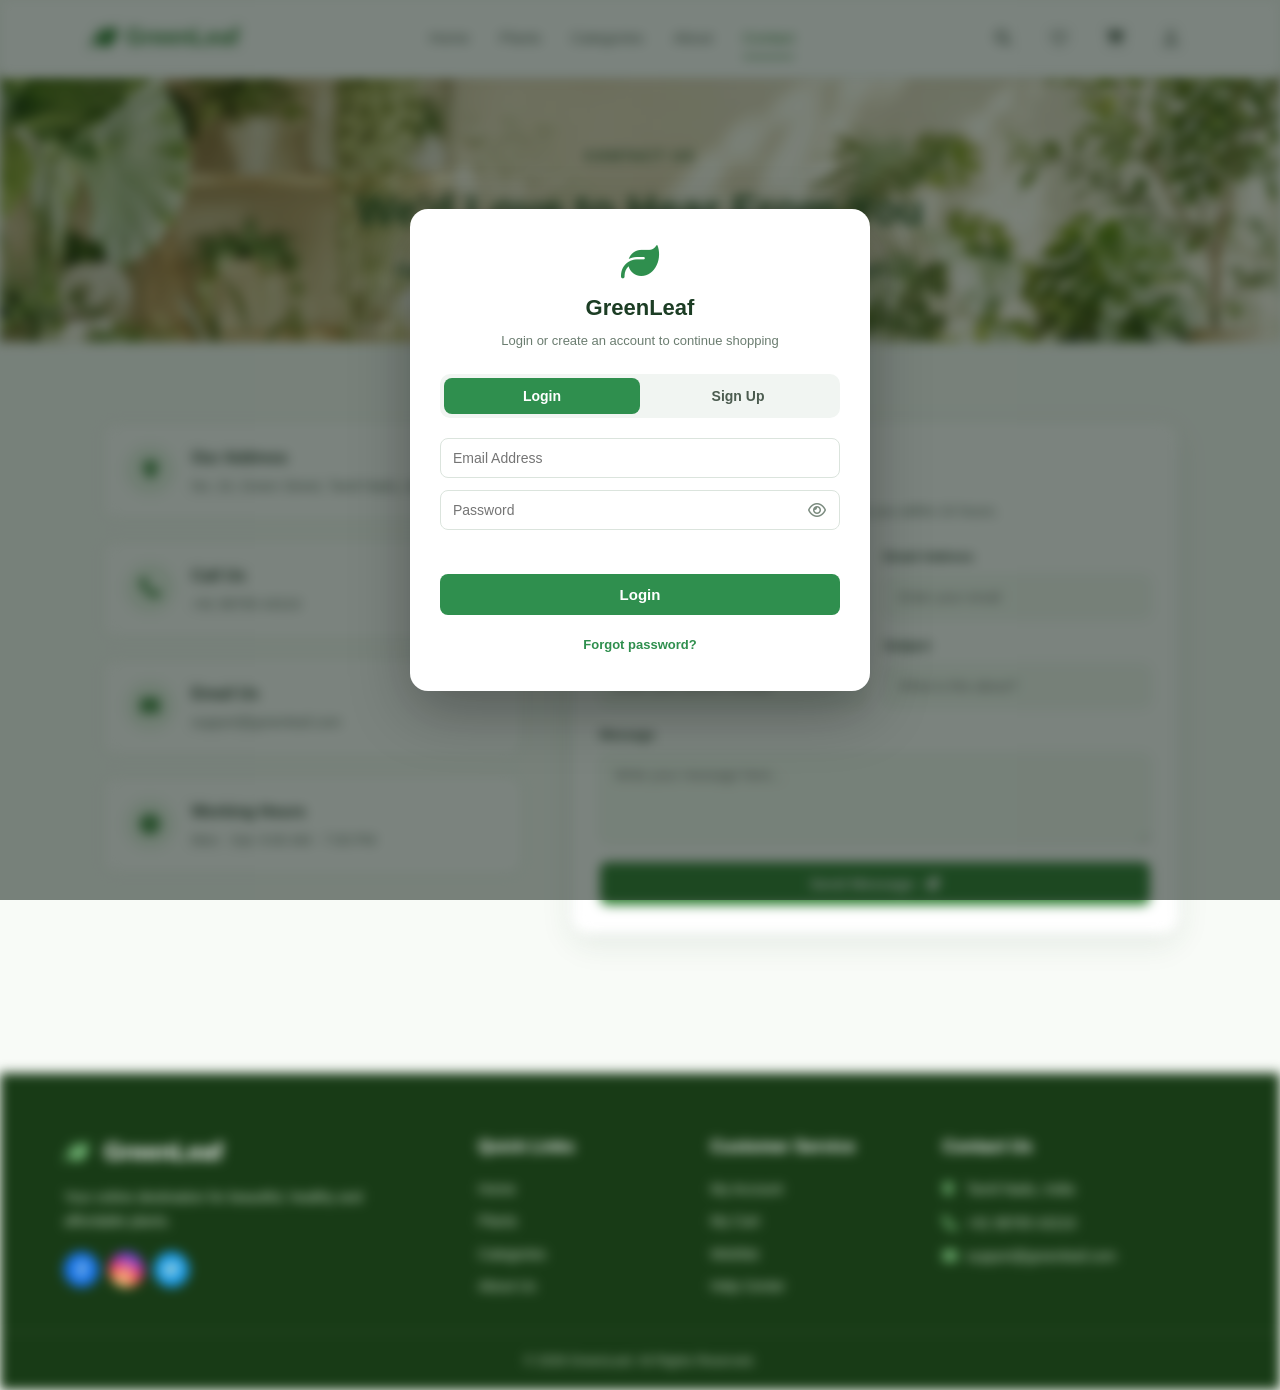
==== commit 0c26c81e: "Updated project" ====
--- a/pages/contact.html
+++ b/pages/contact.html
@@ -224,11 +224,6 @@
             </div>
 
 
-            <div class="contact-map">
-
-                <i class="fa-solid fa-map-location-dot"></i>
-
-            </div>
 
 
         </div>
--- a/css/style.css
+++ b/css/style.css
@@ -537,6 +537,8 @@
 
     position: relative;
 
+    cursor: pointer;
+
     transition: 0.3s ease;
 }
 
@@ -1626,6 +1628,8 @@
 
     overflow: hidden;
 
+    cursor: pointer;
+
     transition: all 0.3s ease;
 
     box-shadow: 0 5px 20px rgba(30, 70, 30, 0.07);
@@ -1879,7 +1883,7 @@
 
     margin: auto;
 
-    padding: 60px 0;
+    padding: 0 0 25px;
 
     display: grid;
 
@@ -2182,14 +2186,20 @@
     display: grid;
     grid-template-columns: 0.9fr 1.3fr;
     gap: 50px;
-    align-items: start;
+    align-items: stretch;
+}
+
+.contact-info-column {
+    display: flex;
+    flex-direction: column;
+    height: 100%;
 }
 
 .contact-info-list {
     display: flex;
     flex-direction: column;
     gap: 20px;
-    margin-bottom: 25px;
+    margin-bottom: 0;
 }
 
 .contact-info-card {
@@ -2236,7 +2246,7 @@
 
 .contact-form-box {
     background-color: var(--white);
-    padding: 40px;
+    padding: 28px;
     border-radius: 16px;
     box-shadow: var(--shadow);
 }
@@ -2294,7 +2304,7 @@
 
 .form-group textarea {
     resize: vertical;
-    min-height: 130px;
+    min-height: 90px;
     font-family: inherit;
 }
 
@@ -2522,4 +2532,526 @@
     .profile-summary {
         grid-template-columns: 1fr;
     }
+}
+
+/* =====================================================
+   PLANT DETAIL PAGE
+   ===================================================== */
+
+.detail-section {
+    width: 90%;
+    max-width: 1200px;
+    margin: 0 auto;
+    padding: 60px 0 20px;
+}
+
+.detail-container {
+    background-color: var(--white);
+    border: 1px solid var(--border);
+    border-radius: 18px;
+    box-shadow: var(--shadow);
+    padding: 32px;
+}
+
+.detail-grid {
+    display: grid;
+    grid-template-columns: 0.9fr 1.1fr;
+    gap: 30px;
+    align-items: stretch;
+}
+
+.detail-left {
+    display: flex;
+    flex-direction: column;
+    gap: 16px;
+}
+
+.detail-image-box {
+    width: 100%;
+    height: 380px;
+    display: flex;
+    gap: 12px;
+    flex: 0 0 auto;
+}
+
+.detail-thumb-list {
+    display: flex;
+    flex-direction: column;
+    gap: 10px;
+    flex: 0 0 auto;
+}
+
+.detail-thumb {
+    width: 68px;
+    height: 68px;
+    border-radius: 10px;
+    overflow: hidden;
+    border: 2px solid var(--border);
+    background-color: var(--very-light-green);
+    padding: 0;
+    cursor: pointer;
+    transition: 0.2s ease;
+}
+
+.detail-thumb:hover {
+    border-color: var(--primary);
+}
+
+.detail-thumb.active {
+    border-color: var(--primary);
+}
+
+.detail-thumb img {
+    width: 100%;
+    height: 100%;
+    object-fit: cover;
+}
+
+.detail-main-img-wrap {
+    flex: 1;
+    height: 100%;
+    border-radius: 16px;
+    overflow: hidden;
+    background-color: var(--very-light-green);
+}
+
+.detail-main-img-wrap img {
+    width: 100%;
+    height: 100%;
+    object-fit: contain;
+}
+
+.detail-category {
+    display: inline-block;
+    color: var(--primary);
+    background-color: var(--light-green);
+    padding: 5px 14px;
+    border-radius: 20px;
+    text-transform: uppercase;
+    font-size: 11px;
+    font-weight: 700;
+    letter-spacing: 1px;
+    margin-bottom: 12px;
+}
+
+.detail-title {
+    font-size: 32px;
+    color: var(--dark);
+    margin-bottom: 8px;
+}
+
+.detail-rating {
+    color: #f5b301;
+    font-size: 15px;
+    margin-bottom: 12px;
+}
+
+.detail-rating span {
+    color: var(--text);
+    font-size: 13px;
+    margin-left: 4px;
+}
+
+.detail-price-row {
+    margin-bottom: 12px;
+}
+
+.detail-price {
+    font-size: 28px;
+    color: var(--primary-dark);
+    font-weight: 700;
+}
+
+.detail-description {
+    color: var(--text);
+    font-size: 15px;
+    line-height: 1.65;
+    margin-bottom: 16px;
+}
+
+.qty-row {
+    display: flex;
+    align-items: center;
+    gap: 14px;
+    margin-bottom: 14px;
+}
+
+.qty-label {
+    color: var(--dark);
+    font-weight: 600;
+    font-size: 14px;
+}
+
+.qty-selector {
+    display: inline-flex;
+    align-items: center;
+    border: 1px solid var(--border);
+    border-radius: 8px;
+    overflow: hidden;
+}
+
+.qty-btn {
+    background-color: var(--light-green);
+    color: var(--primary-dark);
+    border: none;
+    width: 32px;
+    height: 32px;
+    font-size: 16px;
+    font-weight: 700;
+    cursor: pointer;
+    transition: 0.2s ease;
+}
+
+.qty-btn:hover {
+    background-color: var(--primary);
+    color: var(--white);
+}
+
+.qty-btn:disabled {
+    background-color: var(--light-green);
+    color: var(--primary-dark);
+    opacity: 0.4;
+    cursor: not-allowed;
+    pointer-events: none;
+}
+
+.qty-btn:disabled:hover {
+    background-color: var(--light-green);
+    color: var(--primary-dark);
+}
+
+.qty-selector input {
+    width: 36px;
+    height: 32px;
+    text-align: center;
+    border: none;
+    border-left: 1px solid var(--border);
+    border-right: 1px solid var(--border);
+    color: var(--dark);
+    font-weight: 600;
+    font-size: 14px;
+}
+
+.detail-actions {
+    display: flex;
+    flex-direction: column;
+    gap: 12px;
+    max-width: 380px;
+    margin-bottom: 18px;
+}
+
+.detail-actions-row {
+    display: flex;
+    align-items: stretch;
+    gap: 12px;
+}
+
+.detail-actions-row .primary-btn {
+    flex: 1;
+    padding: 13px 20px;
+}
+
+.wishlist-detail-btn {
+    flex: 0 0 auto;
+    width: 48px;
+    height: 48px;
+    padding: 0;
+    font-size: 17px;
+}
+
+.wishlist-detail-btn.active {
+    background-color: #fdeceb;
+    color: #c94c4c;
+    border-color: #c94c4c;
+}
+
+.buy-now-btn {
+    width: 100%;
+    padding: 13px 20px;
+    background-color: var(--dark);
+    color: var(--white);
+}
+
+.buy-now-btn:hover {
+    background-color: #16241a;
+    transform: translateY(-2px);
+}
+
+.spec-grid {
+    display: grid;
+    grid-template-columns: repeat(2, 1fr);
+    gap: 14px 20px;
+    padding-top: 16px;
+    border-top: 1px solid var(--border);
+}
+
+.spec-item {
+    display: flex;
+    align-items: flex-start;
+    gap: 10px;
+}
+
+.spec-item h4 {
+    color: var(--dark);
+    font-size: 13px;
+    margin-bottom: 2px;
+}
+
+.spec-item p {
+    color: var(--text);
+    font-size: 13px;
+    line-height: 1.5;
+}
+
+.detail-care-box,
+.detail-benefits-box {
+    background-color: var(--very-light-green);
+    border: 1px solid var(--border);
+    border-radius: 16px;
+    padding: 18px 20px;
+    flex: 0 0 auto;
+}
+
+.detail-benefits-box {
+    flex: 1;
+    display: flex;
+    flex-direction: column;
+}
+
+.detail-care-box h3,
+.detail-benefits-box h3 {
+    color: var(--dark);
+    font-size: 17px;
+    margin-bottom: 10px;
+    display: flex;
+    align-items: center;
+    gap: 10px;
+}
+
+.detail-care-box h3 i,
+.detail-benefits-box h3 i {
+    color: var(--primary);
+}
+
+.detail-care-box p {
+    color: var(--text);
+    font-size: 14px;
+    line-height: 1.65;
+}
+
+.benefits-list {
+    list-style: none;
+    flex: 1;
+}
+
+.benefits-list li {
+    display: flex;
+    align-items: flex-start;
+    gap: 10px;
+    color: var(--text);
+    font-size: 14px;
+    line-height: 1.5;
+    margin-bottom: 8px;
+}
+
+.benefits-list li i {
+    color: var(--primary);
+    margin-top: 3px;
+}
+
+.detail-not-found {
+    text-align: center;
+    padding: 80px 20px;
+}
+
+.detail-not-found i {
+    font-size: 55px;
+    color: #9ab493;
+    margin-bottom: 20px;
+}
+
+.detail-not-found h2 {
+    color: var(--dark);
+    margin-bottom: 10px;
+}
+
+.detail-not-found p {
+    color: var(--text);
+    margin-bottom: 25px;
+}
+
+.related-section {
+    width: 90%;
+    max-width: 1200px;
+    margin: 60px auto 80px;
+}
+
+.related-section .section-heading {
+    text-align: center;
+    margin-bottom: 35px;
+}
+
+
+/* ---------- Related plants carousel ---------- */
+
+.related-carousel {
+    display: flex;
+    align-items: center;
+    gap: 14px;
+}
+
+.related-carousel-viewport {
+    flex: 1;
+    overflow: hidden;
+}
+
+.related-track {
+    display: flex;
+    gap: 22px;
+    overflow-x: auto;
+    scroll-behavior: smooth;
+    scrollbar-width: none;
+    -ms-overflow-style: none;
+    padding-bottom: 4px;
+}
+
+.related-track::-webkit-scrollbar {
+    display: none;
+}
+
+.related-track .plant-card {
+    flex: 0 0 calc((100% - 3 * 22px) / 4);
+    min-width: 230px;
+}
+
+.carousel-arrow {
+    flex: 0 0 auto;
+    width: 44px;
+    height: 44px;
+    border-radius: 50%;
+    border: 1px solid var(--border);
+    background-color: var(--white);
+    color: var(--primary-dark);
+    display: flex;
+    align-items: center;
+    justify-content: center;
+    font-size: 15px;
+    cursor: pointer;
+    transition: 0.2s ease;
+    box-shadow: var(--shadow);
+}
+
+.carousel-arrow:hover {
+    background-color: var(--primary);
+    color: var(--white);
+}
+
+
+@media (min-width: 1300px) {
+
+    .spec-grid {
+        grid-template-columns: repeat(3, 1fr);
+    }
+
+}
+
+@media (max-width: 1000px) {
+
+    .detail-grid {
+        grid-template-columns: 1fr;
+    }
+
+    .detail-image-box {
+        height: 320px;
+    }
+
+    .related-track .plant-card {
+        flex: 0 0 calc((100% - 2 * 22px) / 3);
+        min-width: 210px;
+    }
+
+}
+
+@media (max-width: 700px) {
+
+    .detail-container {
+        padding: 22px;
+    }
+
+    .spec-grid {
+        grid-template-columns: 1fr;
+    }
+
+    .related-track .plant-card {
+        flex: 0 0 calc((100% - 22px) / 2);
+        min-width: 180px;
+    }
+
+    .carousel-arrow {
+        width: 36px;
+        height: 36px;
+        font-size: 13px;
+    }
+
+}
+
+
+/* ---------- Order Confirmed popup ---------- */
+
+.order-confirm-overlay {
+    position: fixed;
+    inset: 0;
+    background-color: rgba(20, 35, 22, 0.55);
+    display: flex;
+    align-items: center;
+    justify-content: center;
+    z-index: 9999;
+    opacity: 0;
+    pointer-events: none;
+    transition: 0.25s ease;
+    padding: 20px;
+}
+
+.order-confirm-overlay.show {
+    opacity: 1;
+    pointer-events: auto;
+}
+
+.order-confirm-box {
+    background-color: var(--white);
+    border-radius: 18px;
+    padding: 36px 32px;
+    max-width: 340px;
+    width: 100%;
+    text-align: center;
+    box-shadow: var(--shadow);
+    transform: translateY(14px) scale(0.96);
+    transition: 0.25s ease;
+}
+
+.order-confirm-overlay.show .order-confirm-box {
+    transform: translateY(0) scale(1);
+}
+
+.order-confirm-box i {
+    font-size: 46px;
+    color: var(--primary);
+    margin-bottom: 14px;
+}
+
+.order-confirm-box h3 {
+    color: var(--dark);
+    font-size: 20px;
+    margin-bottom: 8px;
+}
+
+.order-confirm-box p {
+    color: var(--text);
+    font-size: 14px;
+    margin-bottom: 22px;
+    line-height: 1.6;
+}
+
+.order-confirm-box .btn {
+    width: 100%;
 }
